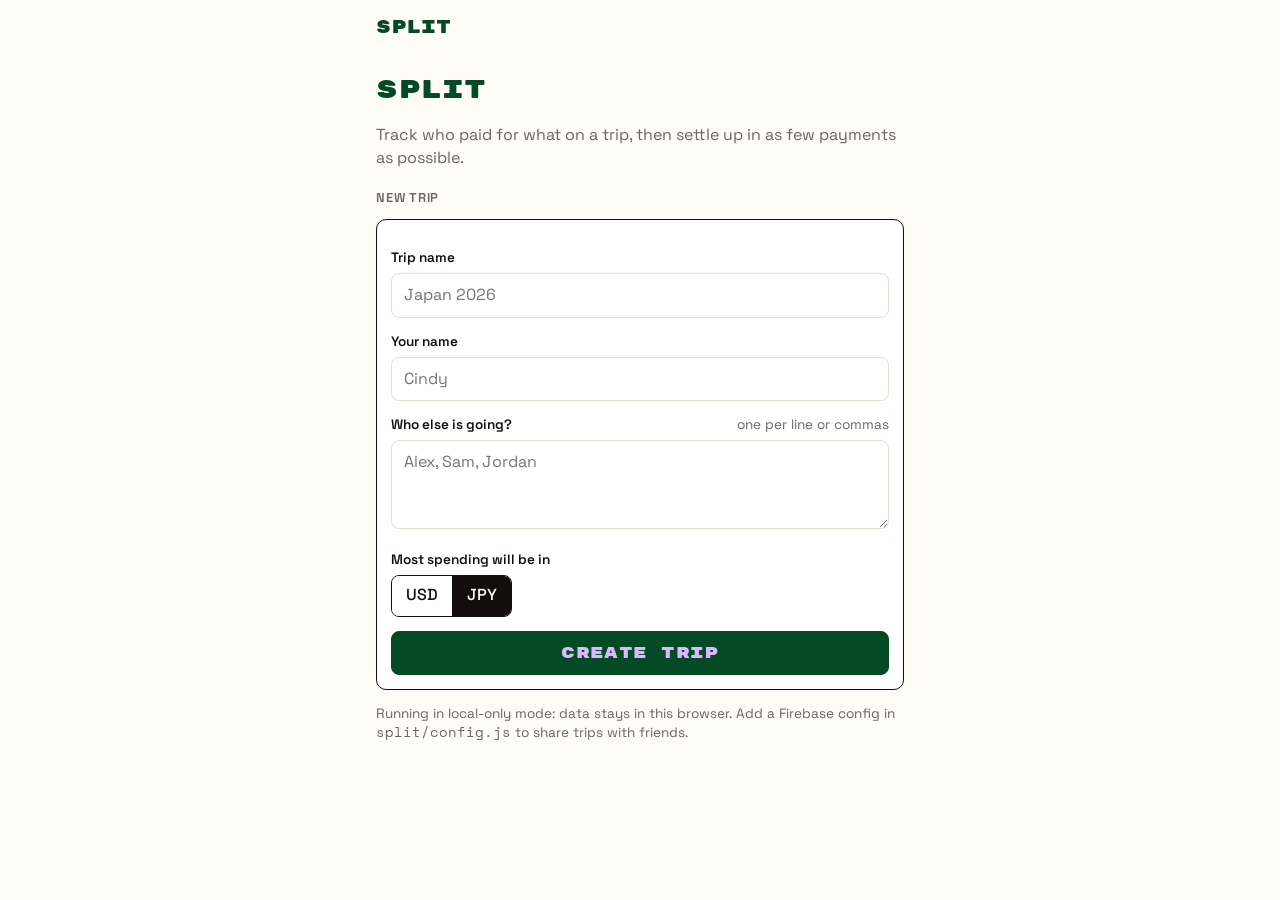
==== split/index.html @ 8ca91bf6 "Add split: trip expense splitter at /split Static app for logging trip expenses (USD/JPY), editing p" ====
<!DOCTYPE html>
<html lang="en">
<head>
  <meta charset="UTF-8" />
  <meta name="viewport" content="width=device-width, initial-scale=1, viewport-fit=cover">
  <meta name="theme-color" content="#FFFCF6">
  <meta name="apple-mobile-web-app-capable" content="yes">
  <meta name="apple-mobile-web-app-status-bar-style" content="default">
  <meta name="apple-mobile-web-app-title" content="split">
  <meta property="og:description" content="split trip expenses with friends">
  <title>split • cndwng</title>
  <link rel="apple-touch-icon" sizes="180x180" href="/apple-touch-icon.png">
  <link rel="icon" type="image/png" sizes="32x32" href="/favicon-32x32.png">
  <link rel="preconnect" href="https://fonts.googleapis.com">
  <link rel="preconnect" href="https://fonts.gstatic.com" crossorigin>
  <link href="https://fonts.googleapis.com/css2?family=Rubik+Mono+One&family=Space+Grotesk:wght@400;500;600&family=Space+Mono:wght@400;700&display=swap" rel="stylesheet">
  <link rel="stylesheet" href="style.css">
  <script type="module" src="app.js"></script>
</head>
<body>
  <div id="app"><p class="loading">loading…</p></div>
  <div id="toast" role="status" aria-live="polite"></div>
</body>
</html>
---- split/style.css ----
:root {
  --near-black: #140D0E;
  --egg: #FFFCF6;
  --piglet: #FFC1E3;
  --wine: #85192A;
  --dandelion: #FFD600;
  --easter: #EDFFDC;
  --forest: #044A24;
  --navy: #0A1968;
  --lavender: #DCB9FF;
  --violet: #6E52FF;

  --muted: #6b6466;
  --line: #e6dfd3;
  --card: #fff;
  --radius: 10px;
  --tabbar: 64px;
  color-scheme: light;
}

* { box-sizing: border-box; }

html { -webkit-text-size-adjust: 100%; }

body {
  margin: 0;
  background: var(--egg);
  color: var(--near-black);
  font-family: 'Space Grotesk', system-ui, sans-serif;
  font-size: 16px;
  line-height: 1.4;
}

button, input, select, textarea { font: inherit; color: inherit; }
button { cursor: pointer; }
:focus-visible { outline: 2px dashed var(--violet); outline-offset: 2px; }

.mono, .amt { font-family: 'Space Mono', monospace; }
.amt { white-space: nowrap; font-variant-numeric: tabular-nums; }
.muted { color: var(--muted); }
.small { font-size: 0.85rem; }
.pos { color: var(--forest); }
.neg { color: var(--wine); }
.loading { padding: 2rem; text-align: center; color: var(--muted); }

#app {
  max-width: 560px;
  margin: 0 auto;
  padding: 0 16px calc(var(--tabbar) + 32px + env(safe-area-inset-bottom));
}

/* ---------- header ---------- */
header.top {
  display: flex;
  align-items: center;
  justify-content: space-between;
  gap: 12px;
  padding: 16px 0 8px;
}
.wordmark {
  font-family: 'Rubik Mono One', monospace;
  font-size: 1.1rem;
  text-decoration: none;
  color: var(--forest);
}
.trip-name {
  font-weight: 600;
  font-size: 1.05rem;
  overflow: hidden;
  text-overflow: ellipsis;
  white-space: nowrap;
}
.me-chip {
  flex-shrink: 0;
  border: 1.5px solid var(--near-black);
  background: var(--card);
  border-radius: 999px;
  padding: 4px 12px;
  font-size: 0.85rem;
}

h1 { font-family: 'Rubik Mono One', monospace; font-weight: 400; font-size: 1.6rem; margin: 24px 0 8px; color: var(--forest); }
h2 { font-size: 1.15rem; margin: 20px 0 8px; }
h3 { font-size: 0.8rem; text-transform: uppercase; letter-spacing: 0.06em; color: var(--muted); margin: 20px 0 6px; font-weight: 600; }

.banner {
  background: var(--dandelion);
  border: 1.5px solid var(--near-black);
  border-radius: var(--radius);
  padding: 10px 12px;
  font-size: 0.9rem;
  margin: 8px 0;
}
.banner.error { background: var(--piglet); }

/* ---------- cards / form ---------- */
.card {
  background: var(--card);
  border: 1.5px solid var(--near-black);
  border-radius: var(--radius);
  padding: 14px;
  margin: 12px 0;
}

label.field, .field { display: block; margin: 14px 0; }
.field > .label {
  display: flex;
  justify-content: space-between;
  align-items: baseline;
  font-size: 0.85rem;
  font-weight: 600;
  margin-bottom: 6px;
}
.field > .label .opt { font-weight: 400; color: var(--muted); }

input[type=text], input[type=date], input[type=number], input:not([type]), textarea, select {
  width: 100%;
  border: 1.5px solid var(--line);
  border-radius: 8px;
  background: #fff;
  padding: 10px 12px;
  font-size: 16px; /* stops iOS zoom */
  min-height: 44px;
}
input:focus, textarea:focus, select:focus { border-color: var(--violet); outline: none; }
.invalid input, input.invalid { border-color: var(--wine); }
.err { color: var(--wine); font-size: 0.85rem; margin-top: 4px; }

.amount-row { display: flex; gap: 8px; align-items: stretch; }
.amount-wrap {
  flex: 1;
  display: flex;
  align-items: center;
  border: 1.5px solid var(--line);
  border-radius: 8px;
  background: #fff;
  padding: 0 12px;
}
.amount-wrap:focus-within { border-color: var(--violet); }
.invalid .amount-wrap { border-color: var(--wine); }
.amount-wrap .sym { font-family: 'Space Mono', monospace; font-size: 1.6rem; color: var(--muted); }
.amount-wrap input {
  border: 0;
  padding: 8px 4px;
  font-family: 'Space Mono', monospace;
  font-size: 1.9rem;
  min-height: 60px;
  min-width: 0;
}
.amount-wrap input:focus { outline: none; }

.seg {
  display: inline-flex;
  border: 1.5px solid var(--near-black);
  border-radius: 8px;
  overflow: hidden;
  flex-shrink: 0;
}
.seg button {
  border: 0;
  background: #fff;
  padding: 0 14px;
  min-height: 40px;
  font-weight: 500;
}
.seg button + button { border-left: 1.5px solid var(--near-black); }
.seg button[aria-pressed=true] { background: var(--near-black); color: var(--egg); }
.amount-row .seg button { font-family: 'Space Mono', monospace; font-size: 1rem; }

.chips { display: flex; flex-wrap: wrap; gap: 8px; }
.chip {
  border: 1.5px solid var(--near-black);
  background: #fff;
  border-radius: 999px;
  padding: 6px 14px;
  min-height: 38px;
}
.chip[aria-pressed=true] { background: var(--violet); border-color: var(--violet); color: #fff; }
.chip.link { border-style: dashed; background: transparent; }

.split-head { display: flex; justify-content: space-between; align-items: center; gap: 8px; flex-wrap: wrap; }
.split-head .seg button { min-height: 32px; font-size: 0.85rem; padding: 0 10px; }

.exact-list { margin-top: 10px; }
.exact-row { display: flex; align-items: center; gap: 10px; margin: 6px 0; }
.exact-row .who { flex: 1; }
.exact-row input { width: 9rem; flex: 0 0 9rem; text-align: right; font-family: 'Space Mono', monospace; }
.remaining { font-size: 0.85rem; margin-top: 6px; text-align: right; }

.row-2 { display: grid; grid-template-columns: 1fr; gap: 0; }

.btn {
  display: inline-flex;
  align-items: center;
  justify-content: center;
  gap: 6px;
  border: 1.5px solid var(--near-black);
  border-radius: 8px;
  background: #fff;
  padding: 10px 16px;
  min-height: 44px;
  font-weight: 600;
  text-decoration: none;
  color: inherit;
}
.btn.primary {
  background: var(--forest);
  border-color: var(--forest);
  color: var(--lavender);
  font-family: 'Rubik Mono One', monospace;
  font-weight: 400;
  letter-spacing: 0.02em;
  transition: transform 0.15s ease, box-shadow 0.15s ease;
}
.btn.primary:active { transform: translate(2px, -2px); box-shadow: -4px 4px var(--lavender); }
.btn.block { width: 100%; }
.btn.danger { color: var(--wine); border-color: var(--wine); }
.btn.ghost { border-color: transparent; background: transparent; }
.btn.sm { min-height: 34px; padding: 4px 12px; font-size: 0.85rem; }
.btn-row { display: flex; gap: 8px; margin-top: 16px; }
.btn-row .btn { flex: 1; }

.icon-btn {
  border: 0;
  background: transparent;
  width: 40px;
  height: 40px;
  border-radius: 8px;
  font-size: 1.2rem;
  color: var(--muted);
  flex-shrink: 0;
}
.icon-btn:hover { background: var(--egg); color: var(--wine); }

/* ---------- lists ---------- */
.list { list-style: none; margin: 0; padding: 0; }
.list > li { border-bottom: 1px solid var(--line); }
.list > li:last-child { border-bottom: 0; }
.item {
  display: flex;
  align-items: center;
  gap: 12px;
  width: 100%;
  text-align: left;
  background: transparent;
  border: 0;
  padding: 12px 2px;
}
.item .main { flex: 1; min-width: 0; }
.item .title, .item .sub { display: block; }
.item .title { font-weight: 600; overflow: hidden; text-overflow: ellipsis; white-space: nowrap; }
.item .sub { font-size: 0.85rem; color: var(--muted); overflow: hidden; text-overflow: ellipsis; white-space: nowrap; }
.item .right { text-align: right; }
.item.payment .title { font-weight: 500; font-style: italic; }

.stat { display: flex; justify-content: space-between; align-items: baseline; }
.stat .big { font-family: 'Space Mono', monospace; font-size: 1.4rem; font-weight: 700; }

.transfer { display: flex; align-items: center; gap: 10px; padding: 12px 0; }
.transfer .main { flex: 1; min-width: 0; }
.transfer .names { font-weight: 600; }
.transfer .arrow { color: var(--violet); margin: 0 4px; }
.transfer .amt { font-size: 1.15rem; font-weight: 700; }
.transfer.mine { background: var(--easter); margin: 0 -14px; padding: 12px 14px; }

table.bal { width: 100%; border-collapse: collapse; font-size: 0.9rem; }
table.bal th { text-align: right; font-weight: 600; color: var(--muted); font-size: 0.75rem; text-transform: uppercase; letter-spacing: 0.04em; padding: 4px 0 8px; }
table.bal th:first-child, table.bal td:first-child { text-align: left; }
table.bal td { text-align: right; padding: 8px 0; border-top: 1px solid var(--line); }
table.bal td.amt { padding-left: 8px; }

.person-row { display: flex; align-items: center; gap: 8px; margin: 8px 0; }
.person-row input { flex: 1; }

.rate-row { display: flex; align-items: center; gap: 8px; flex-wrap: wrap; }
.rate-row input { width: 7.5rem; flex: 0 0 7.5rem; font-family: 'Space Mono', monospace; }

.share-box { display: flex; gap: 8px; }
.share-box input { flex: 1; font-family: 'Space Mono', monospace; font-size: 0.85rem; }

.empty { text-align: center; color: var(--muted); padding: 24px 8px; }

/* ---------- tabbar ---------- */
nav.tabs {
  position: fixed;
  left: 0;
  right: 0;
  bottom: 0;
  background: var(--egg);
  border-top: 1.5px solid var(--near-black);
  padding-bottom: env(safe-area-inset-bottom);
  z-index: 5;
}
nav.tabs .inner { max-width: 560px; margin: 0 auto; display: flex; }
nav.tabs button {
  flex: 1;
  border: 0;
  background: transparent;
  height: var(--tabbar);
  display: flex;
  flex-direction: column;
  align-items: center;
  justify-content: center;
  gap: 2px;
  font-size: 0.75rem;
  color: var(--muted);
}
nav.tabs button .ic { font-size: 1.25rem; line-height: 1; }
nav.tabs button[aria-current=page] { color: var(--near-black); font-weight: 600; }
nav.tabs button[aria-current=page] .ic { color: var(--violet); }

/* ---------- toast ---------- */
#toast {
  position: fixed;
  left: 50%;
  bottom: calc(var(--tabbar) + 16px + env(safe-area-inset-bottom));
  transform: translateX(-50%) translateY(20px);
  opacity: 0;
  pointer-events: none;
  background: var(--near-black);
  color: var(--egg);
  border-radius: 10px;
  padding: 10px 12px 10px 16px;
  display: flex;
  align-items: center;
  gap: 12px;
  max-width: calc(100% - 32px);
  transition: opacity 0.2s, transform 0.2s;
  z-index: 10;
}
#toast.show { opacity: 1; transform: translateX(-50%) translateY(0); pointer-events: auto; }
#toast button { background: transparent; border: 0; color: var(--dandelion); font-weight: 700; padding: 4px 8px; }

@media (min-width: 480px) {
  .row-2 { grid-template-columns: 1fr 1fr; gap: 12px; }
}
@media (prefers-reduced-motion: reduce) {
  * { transition: none !important; }
}
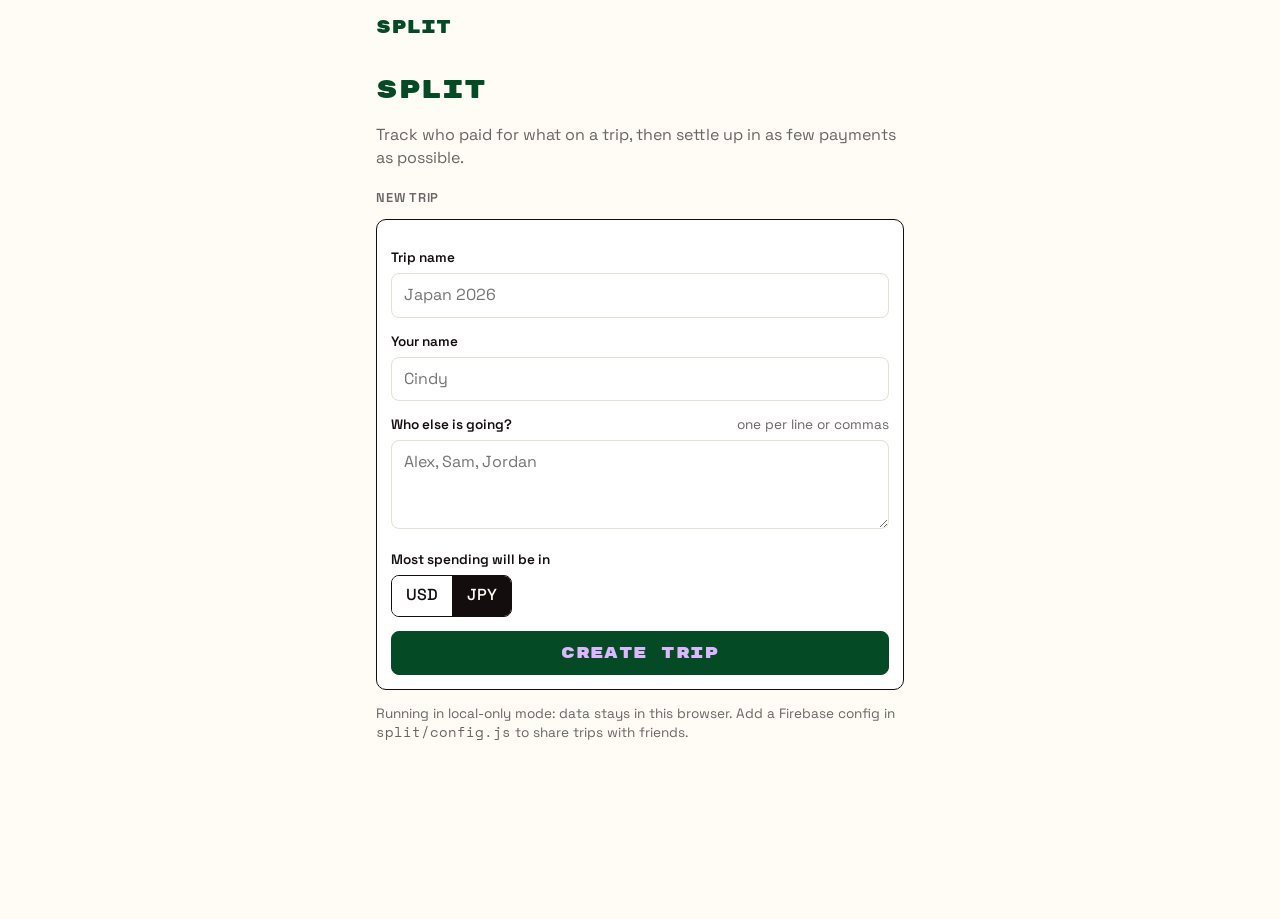
==== commit 48cd3b95: "split: add/edit as a bottom sheet over the expense list The expense list is now home, with a large A" ====
--- a/split/index.html
+++ b/split/index.html
@@ -2,7 +2,7 @@
 <html lang="en">
 <head>
   <meta charset="UTF-8" />
-  <meta name="viewport" content="width=device-width, initial-scale=1, viewport-fit=cover">
+  <meta name="viewport" content="width=device-width, initial-scale=1, viewport-fit=cover, interactive-widget=resizes-content">
   <meta name="theme-color" content="#FFFCF6">
   <meta name="apple-mobile-web-app-capable" content="yes">
   <meta name="apple-mobile-web-app-status-bar-style" content="default">
@@ -19,6 +19,12 @@
 </head>
 <body>
   <div id="app"><p class="loading">loading…</p></div>
+  <div id="sheet-root" class="sheet-root" hidden inert>
+    <div class="backdrop" data-act="close-sheet"></div>
+    <section class="sheet" role="dialog" aria-modal="true" aria-labelledby="sheet-title">
+      <div id="sheet-body"></div>
+    </section>
+  </div>
   <div id="toast" role="status" aria-live="polite"></div>
 </body>
 </html>
--- a/split/style.css
+++ b/split/style.css
@@ -12,9 +12,12 @@
 
   --muted: #6b6466;
   --line: #e6dfd3;
+  --line-strong: #cfc5b6;
+  --scrim: rgb(20 13 14 / 0.42);
   --card: #fff;
   --radius: 10px;
   --tabbar: 64px;
+  --fab: 60px;
   color-scheme: light;
 }
 
@@ -38,6 +41,7 @@
 .mono, .amt { font-family: 'Space Mono', monospace; }
 .amt { white-space: nowrap; font-variant-numeric: tabular-nums; }
 .muted { color: var(--muted); }
+.nowrap { white-space: nowrap; }
 .small { font-size: 0.85rem; }
 .pos { color: var(--forest); }
 .neg { color: var(--wine); }
@@ -46,7 +50,7 @@
 #app {
   max-width: 560px;
   margin: 0 auto;
-  padding: 0 16px calc(var(--tabbar) + 32px + env(safe-area-inset-bottom));
+  padding: 0 16px calc(var(--tabbar) + var(--fab) + 40px + env(safe-area-inset-bottom, 0px));
 }
 
 /* ---------- header ---------- */
@@ -58,12 +62,17 @@
   padding: 16px 0 8px;
 }
 .wordmark {
+  border: 0;
+  background: transparent;
+  padding: 0;
   font-family: 'Rubik Mono One', monospace;
   font-size: 1.1rem;
   text-decoration: none;
   color: var(--forest);
 }
 .trip-name {
+  flex: 1;
+  min-width: 0;
   font-weight: 600;
   font-size: 1.05rem;
   overflow: hidden;
@@ -72,6 +81,10 @@
 }
 .me-chip {
   flex-shrink: 0;
+  max-width: 38%;
+  overflow: hidden;
+  text-overflow: ellipsis;
+  white-space: nowrap;
   border: 1.5px solid var(--near-black);
   background: var(--card);
   border-radius: 999px;
@@ -219,6 +232,7 @@
 .btn.sm { min-height: 34px; padding: 4px 12px; font-size: 0.85rem; }
 .btn-row { display: flex; gap: 8px; margin-top: 16px; }
 .btn-row .btn { flex: 1; }
+.btn.grow { flex: 1; }
 
 .icon-btn {
   border: 0;
@@ -249,7 +263,8 @@
 .item .main { flex: 1; min-width: 0; }
 .item .title, .item .sub { display: block; }
 .item .title { font-weight: 600; overflow: hidden; text-overflow: ellipsis; white-space: nowrap; }
-.item .sub { font-size: 0.85rem; color: var(--muted); overflow: hidden; text-overflow: ellipsis; white-space: nowrap; }
+.item .sub { font-size: 0.85rem; color: var(--muted); overflow: hidden; display: -webkit-box; -webkit-line-clamp: 2; -webkit-box-orient: vertical; }
+.item .right { flex-shrink: 0; }
 .item .right { text-align: right; }
 .item.payment .title { font-weight: 500; font-style: italic; }
 
@@ -263,11 +278,21 @@
 .transfer .amt { font-size: 1.15rem; font-weight: 700; }
 .transfer.mine { background: var(--easter); margin: 0 -14px; padding: 12px 14px; }
 
-table.bal { width: 100%; border-collapse: collapse; font-size: 0.9rem; }
-table.bal th { text-align: right; font-weight: 600; color: var(--muted); font-size: 0.75rem; text-transform: uppercase; letter-spacing: 0.04em; padding: 4px 0 8px; }
-table.bal th:first-child, table.bal td:first-child { text-align: left; }
-table.bal td { text-align: right; padding: 8px 0; border-top: 1px solid var(--line); }
-table.bal td.amt { padding-left: 8px; }
+.bal-row { display: flex; align-items: center; gap: 12px; padding: 12px 14px; }
+.bal-row .main { flex: 1; min-width: 0; }
+.bal-row .title { display: block; font-weight: 600; }
+.bal-row .sub { display: block; font-size: 0.85rem; color: var(--muted); }
+.bal-row .net { font-weight: 700; font-size: 1.05rem; flex-shrink: 0; }
+
+/* cards whose rows run edge to edge (so a row highlight fills the card) */
+.card.flush { padding: 0; overflow: hidden; }
+.card.flush .list > li > .item { padding-left: 14px; padding-right: 14px; }
+
+@keyframes flash {
+  from { background: var(--easter); }
+  to { background: transparent; }
+}
+li.flash { animation: flash 1.8s ease-out both; }
 
 .person-row { display: flex; align-items: center; gap: 8px; margin: 8px 0; }
 .person-row input { flex: 1; }
@@ -276,7 +301,7 @@
 .rate-row input { width: 7.5rem; flex: 0 0 7.5rem; font-family: 'Space Mono', monospace; }
 
 .share-box { display: flex; gap: 8px; }
-.share-box input { flex: 1; font-family: 'Space Mono', monospace; font-size: 0.85rem; }
+.share-box input { flex: 1; min-width: 0; font-family: 'Space Mono', monospace; font-size: 16px; }
 
 .empty { text-align: center; color: var(--muted); padding: 24px 8px; }
 
@@ -309,11 +334,109 @@
 nav.tabs button[aria-current=page] { color: var(--near-black); font-weight: 600; }
 nav.tabs button[aria-current=page] .ic { color: var(--violet); }
 
+/* ---------- add button ---------- */
+.fab {
+  position: fixed;
+  left: 50%;
+  translate: -50% 0;
+  bottom: calc(var(--tabbar) + 14px + env(safe-area-inset-bottom, 0px));
+  z-index: 6;
+  height: var(--fab);
+  padding: 0 28px 0 22px;
+  display: flex;
+  align-items: center;
+  gap: 10px;
+  white-space: nowrap;
+  border: 2px solid var(--near-black);
+  border-radius: 999px;
+  background: var(--forest);
+  color: var(--lavender);
+  font-family: 'Rubik Mono One', monospace;
+  font-size: 1rem;
+  box-shadow: -4px 4px 0 var(--near-black);
+  transition: transform 0.12s ease, box-shadow 0.12s ease;
+}
+.fab .plus { font-size: 1.7rem; line-height: 1; margin-top: -2px; }
+.fab:active { transform: translate(-3px, 3px); box-shadow: -1px 1px 0 var(--near-black); }
+
+/* ---------- sheet ---------- */
+html.sheet-open, html.sheet-open body { overflow: hidden; }
+.sheet-root { position: fixed; inset: 0; z-index: 20; }
+.sheet-root[hidden] { display: none; }
+.backdrop {
+  position: absolute;
+  inset: 0;
+  background: var(--scrim);
+  opacity: 0;
+  transition: opacity 0.25s ease;
+}
+.sheet {
+  position: absolute;
+  left: 0;
+  right: 0;
+  bottom: var(--kb, 0px);
+  margin: 0 auto;
+  max-width: 560px;
+  max-height: 92vh;
+  max-height: calc(var(--vvh, 100dvh) - 12px - env(safe-area-inset-top, 0px));
+  display: flex;
+  flex-direction: column;
+  background: var(--egg);
+  border: 1.5px solid var(--near-black);
+  border-bottom: 0;
+  border-radius: 18px 18px 0 0;
+  transform: translateY(105%);
+  transition: transform 0.3s cubic-bezier(0.2, 0.8, 0.2, 1);
+}
+.sheet-root.open .backdrop { opacity: 1; }
+.sheet-root.open .sheet { transform: none; }
+#sheet-body { display: flex; flex-direction: column; flex: 1; min-height: 0; }
+.sheet-head {
+  position: relative;
+  display: flex;
+  align-items: center;
+  justify-content: space-between;
+  gap: 8px;
+  padding: 20px 8px 4px 16px;
+  touch-action: none;
+  cursor: grab;
+}
+.sheet-head h2 { margin: 0; }
+.grab {
+  position: absolute;
+  top: 8px;
+  left: 50%;
+  translate: -50% 0;
+  width: 40px;
+  height: 5px;
+  border-radius: 3px;
+  background: var(--line-strong);
+}
+.sheet-scroll {
+  flex: 1;
+  min-height: 0;
+  overflow-y: auto;
+  overscroll-behavior: contain;
+  padding: 0 16px;
+}
+.sheet-foot {
+  position: sticky;
+  bottom: 0;
+  display: flex;
+  gap: 8px;
+  margin-top: 8px;
+  padding: 12px 0 calc(12px + env(safe-area-inset-bottom, 0px));
+  background: var(--egg);
+  border-top: 1px solid var(--line);
+}
+
 /* ---------- toast ---------- */
 #toast {
   position: fixed;
   left: 50%;
-  bottom: calc(var(--tabbar) + 16px + env(safe-area-inset-bottom));
+  bottom: calc(var(--tabbar) + var(--fab) + 26px + env(safe-area-inset-bottom, 0px));
+  width: min(440px, calc(100% - 32px));
+  justify-content: space-between;
   transform: translateX(-50%) translateY(20px);
   opacity: 0;
   pointer-events: none;
@@ -324,12 +447,11 @@
   display: flex;
   align-items: center;
   gap: 12px;
-  max-width: calc(100% - 32px);
   transition: opacity 0.2s, transform 0.2s;
-  z-index: 10;
+  z-index: 30;
 }
 #toast.show { opacity: 1; transform: translateX(-50%) translateY(0); pointer-events: auto; }
-#toast button { background: transparent; border: 0; color: var(--dandelion); font-weight: 700; padding: 4px 8px; }
+#toast button { flex-shrink: 0; background: transparent; border: 0; color: var(--dandelion); font-weight: 700; padding: 4px 8px; }
 
 @media (min-width: 480px) {
   .row-2 { grid-template-columns: 1fr 1fr; gap: 12px; }
